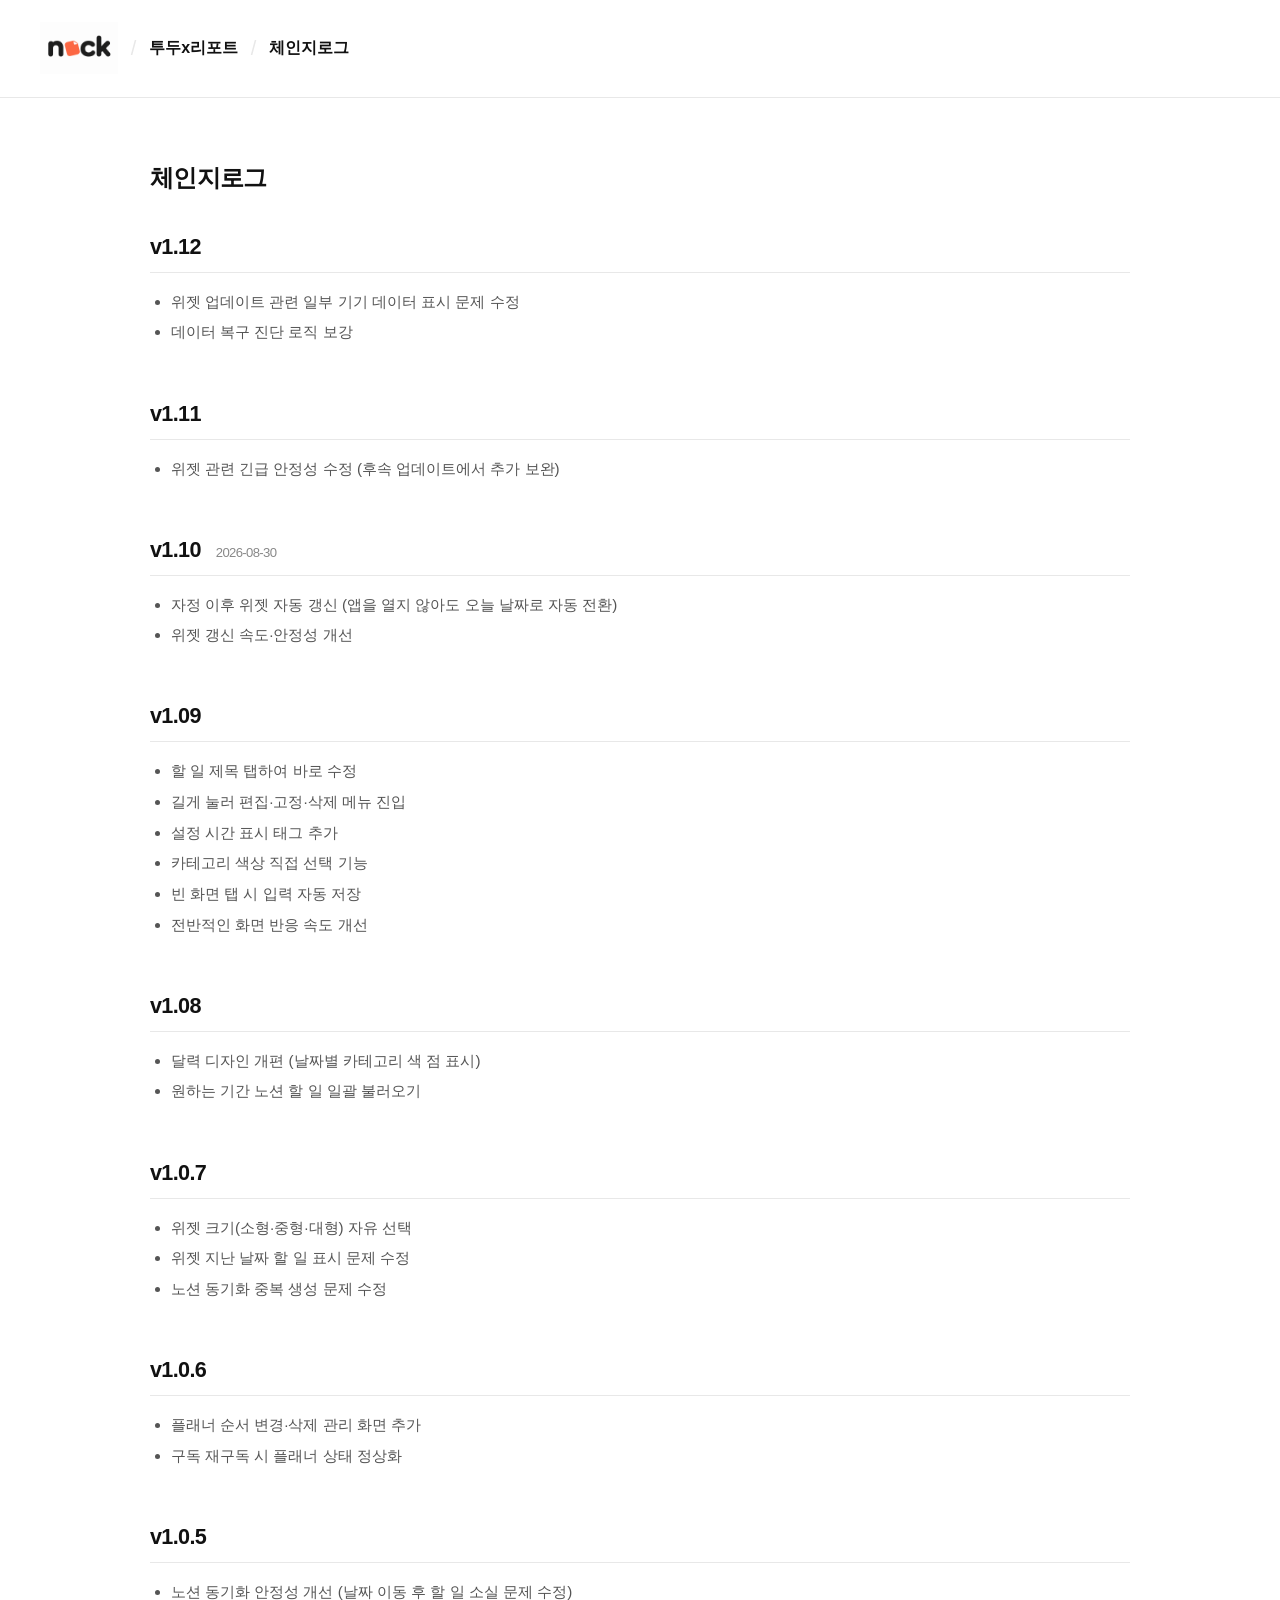
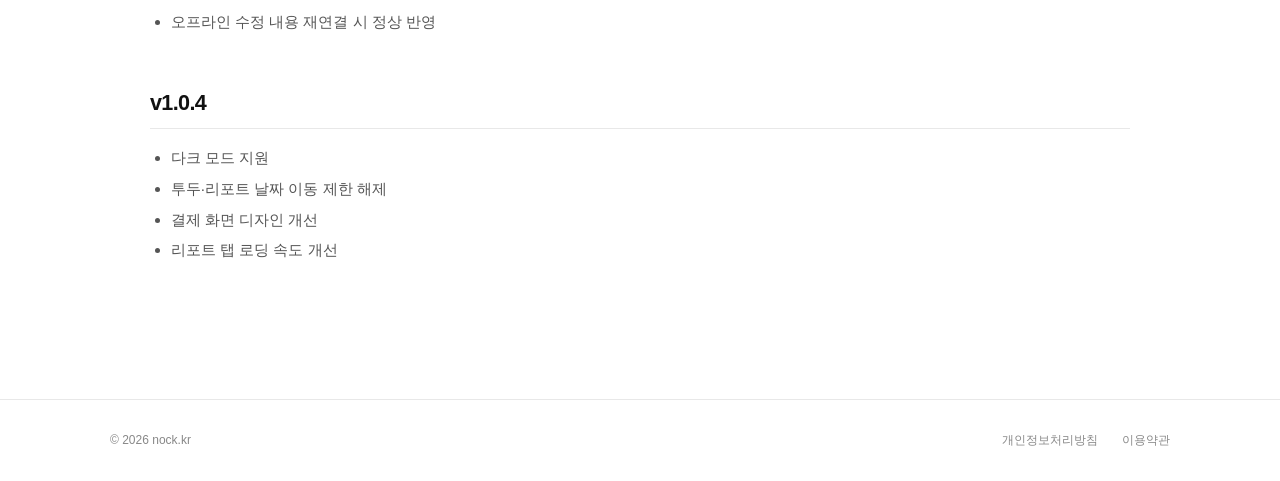
==== changelog/index.html @ 906a0cbd "feat: 투두x리포트 체인지로그 페이지 신설 (/changelog) 앱 설정 화면에 쌓이던 업데이트 내역을 사이트로 이전. v1.0.4~v1.12 전체 이력 포함.  Co-Aut" ====
<!DOCTYPE html>
<html lang="ko">
<head>
  <meta charset="UTF-8">
  <meta name="viewport" content="width=device-width, initial-scale=1.0">
  <title>체인지로그 — 투두x리포트</title>
  <meta name="description" content="투두x리포트 앱의 버전별 업데이트 내역을 확인하세요.">
  <link rel="icon" type="image/png" href="/appicon_s.png">
  <link href="https://hangeul.pstatic.net/hangeul_static/css/nanum-square-round.css" rel="stylesheet">
  <link rel="stylesheet" href="/todoreport/shared.css">
  <style>
    .version-date {
      font-size: var(--font-sm-plus);
      font-weight: 400;
      color: var(--gray);
      margin-left: 0.6rem;
    }
  </style>
<script defer src="/_vercel/insights/script.js"></script>
</head>
<body>

  <header>
    <div class="header-left">
      <a href="/" class="logo">
        <img src="/nock-logo-concept-4.png" alt="nock">
      </a>
      <span class="sep">/</span>
      <a href="/todoreport" class="page-name" style="text-decoration:none;color:inherit;">투두x리포트</a>
      <span class="sep">/</span>
      <span class="page-name">체인지로그</span>
    </div>
  </header>

  <main>
    <h1 class="page-title">체인지로그</h1>

    <div class="guide-content">

      <section>
        <h2>v1.12</h2>
        <ul>
          <li>위젯 업데이트 관련 일부 기기 데이터 표시 문제 수정</li>
          <li>데이터 복구 진단 로직 보강</li>
        </ul>
      </section>

      <section>
        <h2>v1.11</h2>
        <ul>
          <li>위젯 관련 긴급 안정성 수정 (후속 업데이트에서 추가 보완)</li>
        </ul>
      </section>

      <section>
        <h2>v1.10 <span class="version-date">2026-08-30</span></h2>
        <ul>
          <li>자정 이후 위젯 자동 갱신 (앱을 열지 않아도 오늘 날짜로 자동 전환)</li>
          <li>위젯 갱신 속도·안정성 개선</li>
        </ul>
      </section>

      <section>
        <h2>v1.09</h2>
        <ul>
          <li>할 일 제목 탭하여 바로 수정</li>
          <li>길게 눌러 편집·고정·삭제 메뉴 진입</li>
          <li>설정 시간 표시 태그 추가</li>
          <li>카테고리 색상 직접 선택 기능</li>
          <li>빈 화면 탭 시 입력 자동 저장</li>
          <li>전반적인 화면 반응 속도 개선</li>
        </ul>
      </section>

      <section>
        <h2>v1.08</h2>
        <ul>
          <li>달력 디자인 개편 (날짜별 카테고리 색 점 표시)</li>
          <li>원하는 기간 노션 할 일 일괄 불러오기</li>
        </ul>
      </section>

      <section>
        <h2>v1.0.7</h2>
        <ul>
          <li>위젯 크기(소형·중형·대형) 자유 선택</li>
          <li>위젯 지난 날짜 할 일 표시 문제 수정</li>
          <li>노션 동기화 중복 생성 문제 수정</li>
        </ul>
      </section>

      <section>
        <h2>v1.0.6</h2>
        <ul>
          <li>플래너 순서 변경·삭제 관리 화면 추가</li>
          <li>구독 재구독 시 플래너 상태 정상화</li>
        </ul>
      </section>

      <section>
        <h2>v1.0.5</h2>
        <ul>
          <li>노션 동기화 안정성 개선 (날짜 이동 후 할 일 소실 문제 수정)</li>
          <li>오프라인 수정 내용 재연결 시 정상 반영</li>
        </ul>
      </section>

      <section>
        <h2>v1.0.4</h2>
        <ul>
          <li>다크 모드 지원</li>
          <li>투두·리포트 날짜 이동 제한 해제</li>
          <li>결제 화면 디자인 개선</li>
          <li>리포트 탭 로딩 속도 개선</li>
        </ul>
      </section>

    </div>
  </main>

  <footer>
    <div class="footer-biz">
      <p><strong>노크</strong> &nbsp;|&nbsp; <strong>이메일</strong> <a href="mailto:nockcreator@gmail.com">nockcreator@gmail.com</a></p>
    </div>
    <div class="footer-bottom">
      <p>© 2026 nock.kr</p>
      <nav class="footer-links">
        <a href="/privacy">개인정보처리방침</a>
        <a href="/terms">이용약관</a>
      </nav>
    </div>
  </footer>

</body>
</html>
---- todoreport/shared.css ----
@import url('/shared/typography.css');

*, *::before, *::after { box-sizing: border-box; margin: 0; padding: 0; }

:root {
  --bg: #fff;
  --fg: #111;
  --accent: #FD6845;
  --accent-light: rgba(253, 104, 69, 0.12);
  --accent-muted: rgba(253, 104, 69, 0.08);
  --accent-soft: rgba(253, 104, 69, 0.07);
  --gray: #888;
  --border: #e8e8e8;
  --card-bg: #f5f5f5;
  --surface: #fafafa;
}

html { scroll-behavior: smooth; }

body {
  font-family: 'NanumSquareRound', -apple-system, sans-serif;
  background: var(--bg);
  color: var(--fg);
  min-height: 100vh;
  display: flex;
  flex-direction: column;
}

header {
  padding: 1.4rem 2.5rem;
  border-bottom: 1px solid var(--border);
  display: flex;
  align-items: center;
  justify-content: space-between;
  gap: 1rem;
  flex-wrap: wrap;
  background: var(--bg);
}

.header-left {
  display: flex;
  align-items: center;
  gap: 0.8rem;
}

.logo {
  text-decoration: none;
  display: flex;
  align-items: center;
}

.logo img {
  height: 52px;
  width: auto;
  display: block;
  mix-blend-mode: multiply;
}

.sep { color: var(--border); font-size: var(--font-sep); }

.page-name {
  font-size: var(--font-body-plus);
  color: var(--fg);
  font-weight: 700;
}

.header-nav {
  display: flex;
  gap: 0.4rem;
}

.header-nav a {
  font-size: var(--font-base);
  font-weight: 700;
  color: var(--gray);
  text-decoration: none;
  padding: 0.38rem 0.85rem;
  border-radius: 99px;
  transition: background-color 0.1s ease, color 0.1s ease;
  touch-action: manipulation;
  -webkit-tap-highlight-color: transparent;
}

.header-nav a:hover,
.header-nav a.active {
  background: var(--fg);
  color: #fff;
}

main {
  flex: 1;
  max-width: 1060px;
  margin: 0 auto;
  width: 100%;
  padding: 4rem 2.5rem 5rem;
}

/* ── Landing ── */
.hero { margin-bottom: 3rem; }

.hero-eyebrow {
  display: inline-flex;
  align-items: center;
  gap: 0.5rem;
  font-size: var(--font-sm-plus);
  font-weight: 700;
  letter-spacing: 0.04em;
  color: var(--accent);
  margin-bottom: 1.4rem;
}

.hero-eyebrow::before {
  content: '';
  display: inline-block;
  width: 6px;
  height: 6px;
  border-radius: 50%;
  background: var(--accent);
}

.hero-app {
  display: flex;
  align-items: center;
  gap: 1.2rem;
  margin-bottom: 2rem;
}

.hero-icon {
  width: 72px;
  height: 72px;
  border-radius: 18px;
  object-fit: contain;
}

.hero h1 {
  font-size: var(--font-hero);
  font-weight: 800;
  letter-spacing: -0.04em;
  line-height: 1.2;
  margin-bottom: 0.3rem;
  color: var(--fg);
}

.hero-sub {
  font-size: var(--font-base);
  color: var(--gray);
  font-weight: 600;
}

.notion-badge {
  display: inline-flex;
  align-items: center;
  gap: 0.45rem;
  background: var(--card-bg);
  border: 1px solid #e0e0e0;
  border-radius: 8px;
  padding: 0.45rem 0.8rem;
  font-size: var(--font-sm);
  font-weight: 700;
  color: #444;
}

.hero-meta {
  display: flex;
  flex-wrap: wrap;
  align-items: center;
  gap: 0.65rem;
  margin-bottom: 2rem;
}

.notion-badge svg { width: 14px; height: 14px; stroke-width: 1.5; }

.hero-desc {
  font-size: var(--font-content-body);
  color: #6a6a6a;
  line-height: 1.8;
  max-width: 520px;
  margin-bottom: 2rem;
}

.text-note {
  margin-top: 1rem;
  font-size: var(--font-sm-plus);
  color: var(--gray);
}

.hero-badges {
  display: flex;
  flex-wrap: wrap;
  gap: 0.5rem;
  margin-bottom: 2rem;
}

.pill {
  display: inline-flex;
  align-items: center;
  gap: 0.35rem;
  font-size: var(--font-2xs);
  font-weight: 700;
  padding: 0.35rem 0.75rem;
  border-radius: 99px;
  background: var(--card-bg);
  color: #555;
}

.pill--accent {
  background: var(--accent-light);
  color: var(--accent);
}

.hero-actions {
  display: flex;
  flex-wrap: wrap;
  gap: 0.75rem;
  margin-bottom: 3rem;
}

.cta-btn {
  display: inline-flex;
  align-items: center;
  gap: 0.5rem;
  background: var(--fg);
  color: #fff;
  font-family: inherit;
  font-size: var(--font-base-sm);
  font-weight: 700;
  padding: 0.85rem 1.8rem;
  border-radius: 99px;
  text-decoration: none;
  transition: opacity 0.15s, transform 0.15s;
}

.cta-btn:hover { opacity: 0.88; transform: translateY(-1px); }

.cta-btn--compact {
  font-size: var(--font-sm);
  padding: 0.45rem 0.95rem;
}

.cta-btn--compact svg {
  width: 14px;
  height: 14px;
}

.cta-btn--outline {
  background: transparent;
  color: var(--fg);
  border: 1.5px solid var(--fg);
}

.cta-btn--outline:hover { background: var(--card-bg); }

.cta-btn svg {
  width: 16px;
  height: 16px;
  fill: none;
  stroke: currentColor;
  stroke-width: 2.2;
  stroke-linecap: round;
  stroke-linejoin: round;
  color: #fff;
}

.cta-btn--outline svg {
  color: var(--fg);
}

.coming-soon {
  background: var(--surface);
  border: 1px dashed var(--border);
  border-radius: 20px;
  padding: 3rem 2rem;
  text-align: center;
}

.coming-soon p {
  font-size: var(--font-md-plus);
  color: var(--gray);
  font-weight: 600;
}

/* ── Guide ── */
.page-title {
  font-size: var(--font-content-title);
  font-weight: 800;
  letter-spacing: -0.03em;
  margin-bottom: 2.5rem;
  color: var(--fg);
}

.guide-layout {
  display: grid;
  grid-template-columns: 220px 1fr;
  gap: 3rem;
  align-items: start;
}

.guide-nav {
  position: sticky;
  top: 1.5rem;
}

.guide-nav-title {
  font-size: var(--font-sm);
  font-weight: 700;
  letter-spacing: 0.14em;
  text-transform: uppercase;
  color: var(--gray);
  margin: 0 0 1rem;
}

.guide-nav-head {
  display: flex;
  align-items: center;
  justify-content: space-between;
  gap: 0.75rem;
  margin-bottom: 1rem;
}

.guide-nav-close,
.guide-toc-drawer,
.guide-top-btn,
.guide-nav-backdrop {
  display: block;
}

.guide-nav-close[hidden],
.guide-toc-drawer[hidden],
.guide-top-btn[hidden],
.guide-nav-backdrop[hidden] {
  display: none !important;
}

.guide-nav-close {
  display: none;
  width: 32px;
  height: 32px;
  border: none;
  border-radius: 8px;
  background: var(--card-bg);
  color: var(--gray);
  font-size: var(--font-body-plus);
  line-height: 1;
  cursor: pointer;
}

.guide-toc-drawer {
  display: none;
}

.guide-top-btn {
  position: fixed;
  right: 1.25rem;
  bottom: 1.25rem;
  z-index: 40;
  width: 52px;
  height: 52px;
  border: 1px solid var(--border);
  border-radius: 50%;
  padding: 0;
  background: rgba(255, 255, 255, 0.96);
  backdrop-filter: blur(10px);
  -webkit-backdrop-filter: blur(10px);
  box-shadow: 0 4px 18px rgba(0, 0, 0, 0.1);
  color: var(--fg);
  cursor: pointer;
  display: flex;
  align-items: center;
  justify-content: center;
  -webkit-tap-highlight-color: transparent;
}

.guide-top-btn svg {
  width: 22px;
  height: 22px;
}

.guide-nav-sheet {
  display: none;
}

.guide-nav-sheet ul {
  list-style: none;
  display: flex;
  flex-direction: column;
  gap: 0.15rem;
}

.guide-nav-sheet a {
  display: block;
  font-size: var(--font-content-caption);
  font-weight: 600;
  color: #666;
  text-decoration: none;
  padding: 0.5rem 0.75rem;
  border-radius: 8px;
  transition: background 0.12s, color 0.12s;
}

.guide-nav-sheet a:hover,
.guide-nav-sheet a.active {
  background: var(--accent-muted);
  color: var(--accent);
  font-weight: 700;
}

.guide-nav-backdrop {
  position: fixed;
  inset: 0;
  z-index: 90;
  background: rgba(0, 0, 0, 0.35);
}

body.guide-nav-open {
  overflow: hidden;
}

.guide-nav ul {
  list-style: none;
  display: flex;
  flex-direction: column;
  gap: 0.15rem;
}

.guide-nav a {
  display: block;
  font-size: var(--font-content-caption);
  font-weight: 600;
  color: #666;
  text-decoration: none;
  padding: 0.5rem 0.75rem;
  border-radius: 8px;
  transition: background 0.12s, color 0.12s;
}

.guide-nav a:hover,
.guide-nav a.active {
  background: var(--accent-muted);
  color: var(--accent);
  font-weight: 700;
}

.guide-content section {
  margin-bottom: 3.5rem;
  scroll-margin-top: 1.5rem;
}

.guide-content h2 {
  font-size: var(--font-content-h2);
  font-weight: 800;
  letter-spacing: -0.03em;
  margin-bottom: 1rem;
  padding-bottom: 0.75rem;
  border-bottom: 1px solid var(--border);
}

.guide-content h3 {
  font-size: var(--font-content-h3);
  font-weight: 800;
  color: var(--fg);
  margin: 1.6rem 0 0.7rem;
}

.guide-content p {
  font-size: var(--font-content-body);
  color: #555;
  line-height: 1.75;
  margin-bottom: 0.9rem;
}

.guide-content ul,
.guide-content ol {
  padding-left: 1.3rem;
  margin-bottom: 1rem;
}

.guide-content li {
  font-size: var(--font-content-list);
  color: #555;
  line-height: 1.65;
  margin-bottom: 0.35rem;
}

.guide-content a {
  color: var(--accent);
  text-decoration: none;
}

.guide-content a:hover { text-decoration: underline; }

.guide-content table {
  font-size: var(--font-content-caption);
}

.tip-box {
  background: var(--accent-soft);
  border-radius: 12px;
  padding: 1rem 1.2rem;
  margin: 1rem 0;
  font-size: var(--font-content-caption);
  color: #555;
  line-height: 1.65;
}

.tip-box strong { color: var(--accent); }

.feature-grid {
  display: grid;
  grid-template-columns: repeat(auto-fill, minmax(220px, 1fr));
  gap: 0.9rem;
  margin: 1.2rem 0;
}

.feature-card {
  background: var(--card-bg);
  border-radius: 16px;
  padding: 1.3rem;
}

.feature-card svg {
  width: 22px;
  height: 22px;
  color: var(--fg);
  margin-bottom: 0.7rem;
  stroke-width: 1.6;
}

.feature-card p {
  font-size: var(--font-md-sm);
  font-weight: 700;
  color: var(--fg);
  margin-bottom: 0.35rem;
}

.feature-card span {
  font-size: var(--font-md);
  color: #777;
  line-height: 1.55;
}

table {
  width: 100%;
  border-collapse: collapse;
  font-size: var(--font-md-sm);
  margin: 1rem 0;
}

th {
  background: var(--card-bg);
  color: var(--gray);
  font-weight: 700;
  padding: 0.65rem 0.9rem;
  text-align: left;
  border-bottom: 1px solid var(--border);
}

td {
  padding: 0.65rem 0.9rem;
  border-bottom: 1px solid var(--border);
  color: #555;
  vertical-align: top;
}

.flow-steps {
  display: flex;
  flex-direction: column;
  gap: 0.75rem;
  margin: 1rem 0;
}

.flow-step {
  display: flex;
  align-items: flex-start;
  gap: 0.9rem;
  background: var(--card-bg);
  border-radius: 14px;
  padding: 1rem 1.1rem;
}

.flow-step-icon {
  flex-shrink: 0;
  width: 18px;
  margin-top: 0.35rem;
  color: var(--fg);
  display: flex;
  align-items: center;
  justify-content: center;
}

.flow-step-icon svg {
  width: 8px;
  height: 8px;
}

.flow-step-body {
  flex: 1;
  min-width: 0;
}

.flow-step p {
  margin: 0;
  font-size: var(--font-content-caption);
  font-weight: 400;
  color: #555;
  line-height: 1.65;
}

.flow-step p strong {
  font-weight: 700;
  color: var(--fg);
}

.flow-step-note {
  margin-top: 0.55rem;
  font-size: var(--font-md-plus);
  font-weight: 400;
  color: #888;
  line-height: 1.6;
}

.pricing-cards {
  display: flex;
  flex-wrap: wrap;
  gap: 1rem;
  margin-top: 1rem;
}

.pricing-card {
  flex: 1 1 240px;
  background: var(--card-bg);
  border-radius: 20px;
  padding: 1.8rem;
}

.pricing-card.featured {
  background: var(--fg);
  color: #fff;
}

.plan-name {
  font-size: var(--font-2xs);
  font-weight: 700;
  letter-spacing: 0.1em;
  text-transform: uppercase;
  color: var(--gray);
  margin-bottom: 1rem;
}

.pricing-card.featured .plan-name { color: rgba(255,255,255,0.55); }

.plan-price {
  font-size: var(--font-price);
  font-weight: 800;
  letter-spacing: -0.04em;
  margin-bottom: 0.2rem;
}

.plan-period {
  font-size: var(--font-sm);
  color: var(--gray);
  margin-bottom: 1.2rem;
}

.pricing-card.featured .plan-period { color: rgba(255,255,255,0.55); }

.plan-features {
  list-style: none;
  padding: 0;
  display: flex;
  flex-direction: column;
  gap: 0.5rem;
}

.plan-features li {
  font-size: var(--font-md);
  color: #555;
  display: flex;
  align-items: flex-start;
  gap: 0.5rem;
}

.pricing-card.featured .plan-features li { color: rgba(255,255,255,0.85); }

.plan-features li::before {
  content: '✓';
  font-weight: 800;
  color: var(--accent);
  flex-shrink: 0;
}

.pricing-card.featured .plan-features li::before { color: #fff; }

/* ── FAQ ── */
.faq-list {
  display: flex;
  flex-direction: column;
  gap: 0.75rem;
}

.faq-item {
  border: 1px solid var(--border);
  border-radius: 14px;
  overflow: hidden;
}

.faq-item summary {
  font-size: var(--font-content-caption);
  font-weight: 700;
  color: var(--fg);
  padding: 1.1rem 1.3rem;
  cursor: pointer;
  list-style: none;
  display: flex;
  align-items: center;
  justify-content: space-between;
  gap: 1rem;
  transition: background 0.12s;
}

.faq-item summary::-webkit-details-marker { display: none; }

.faq-item summary::after {
  content: '+';
  font-size: var(--font-toggle);
  font-weight: 400;
  color: var(--accent);
  flex-shrink: 0;
}

.faq-item[open] summary::after { content: '−'; }

.faq-item summary:hover { background: var(--surface); }

.faq-answer {
  padding: 0 1.3rem 1.2rem;
  font-size: var(--font-content-body);
  color: #555;
  line-height: 1.75;
}

.faq-answer p { margin-bottom: 0.6rem; }
.faq-answer p:last-child { margin-bottom: 0; }

.faq-answer a {
  color: var(--accent);
  text-decoration: none;
}

.faq-answer a:hover { text-decoration: underline; }

/* ── Support ── */
.support-intro {
  font-size: var(--font-content-body);
  color: #666;
  line-height: 1.7;
  margin: -0.5rem 0 1.8rem;
  max-width: 560px;
}

.support-grid {
  display: grid;
  grid-template-columns: repeat(auto-fill, minmax(min(100%, 15rem), 1fr));
  gap: 0.75rem;
  margin-bottom: 2.5rem;
  align-items: stretch;
}

.support-card {
  display: flex;
  align-items: flex-start;
  gap: 1rem;
  height: 100%;
  padding: 1.15rem 1.2rem;
  background: var(--surface);
  border: 1px solid var(--border);
  border-radius: 14px;
  text-decoration: none;
  color: inherit;
  transition: background 0.12s, border-color 0.12s;
}

a.support-card:hover {
  background: var(--card-bg);
  border-color: #ddd;
}

.support-card--static {
  cursor: default;
}

.support-card-icon {
  flex-shrink: 0;
  width: 36px;
  height: 36px;
  border-radius: 10px;
  background: var(--card-bg);
  display: flex;
  align-items: center;
  justify-content: center;
  color: var(--fg);
}

.support-card-icon svg {
  width: 18px;
  height: 18px;
  stroke-width: 2;
}

.support-card-body {
  flex: 1;
  min-width: 0;
  display: flex;
  flex-direction: column;
  gap: 0.3rem;
}

.support-card-body strong {
  font-size: var(--font-content-caption);
  font-weight: 800;
  color: var(--fg);
}

.support-card-body span {
  font-size: var(--font-content-body);
  color: #666;
  line-height: 1.6;
}

.support-card-body a {
  color: var(--accent);
  text-decoration: none;
}

.support-card-body a:hover { text-decoration: underline; }

.support-card-arrow {
  flex-shrink: 0;
  width: 18px;
  height: 18px;
  margin-top: 0.15rem;
  color: var(--gray);
  stroke-width: 2;
}

.support-biz {
  padding: 1.4rem 1.2rem;
  background: var(--card-bg);
  border-radius: 14px;
}

.support-biz h2 {
  font-size: var(--font-sm-plus);
  font-weight: 800;
  color: var(--gray);
  letter-spacing: 0.08em;
  text-transform: uppercase;
  margin-bottom: 0.8rem;
}

.support-biz p {
  font-size: var(--font-md-sm);
  color: #666;
  line-height: 1.7;
  margin-bottom: 0.35rem;
}

.support-biz p:last-child { margin-bottom: 0; }

/* ── Footer ── */
footer {
  border-top: 1px solid var(--border);
  padding: 2rem 2.5rem;
}

.footer-biz {
  display: none;
}

.footer-bottom {
  max-width: 1060px;
  margin: 0 auto;
  display: flex;
  justify-content: space-between;
  align-items: center;
  flex-wrap: wrap;
  gap: 0.8rem;
}

.footer-bottom p { font-size: var(--font-xs); color: var(--gray); }

.footer-links { display: flex; gap: 1.5rem; }

.footer-links a {
  font-size: var(--font-xs);
  color: var(--gray);
  text-decoration: none;
  transition: color 0.15s;
}

.footer-links a:hover { color: var(--fg); }

@media (max-width: 820px) {
  .guide-layout { grid-template-columns: 1fr; gap: 2rem; }

  .guide-nav {
    position: static;
    background: var(--surface);
    border-radius: 16px;
    padding: 1.2rem;
    border: 1px solid var(--border);
  }

  .guide-nav ul {
    display: grid;
    grid-template-columns: repeat(2, 1fr);
    gap: 0.25rem;
  }

  .guide-toc-drawer {
    display: block;
    position: fixed;
    right: 0;
    top: 50%;
    z-index: 100;
    transform: translateY(-50%);
    pointer-events: none;
    --guide-drawer-bg: rgba(255, 255, 255, 0.96);
    --guide-handle-bg: rgba(255, 255, 255, 0.72);
  }

  .guide-toc-drawer-track {
    display: flex;
    align-items: stretch;
    pointer-events: auto;
    transform: translateX(calc(100% - 40px));
    transition: transform 0.32s cubic-bezier(0.32, 0.72, 0, 1);
    will-change: transform;
  }

  .guide-toc-handle {
    flex-shrink: 0;
    width: 40px;
    align-self: center;
    min-height: 84px;
    padding: 0.65rem 0;
    border: 1px solid var(--border);
    border-right: none;
    border-radius: 14px 0 0 14px;
    background: var(--guide-handle-bg);
    backdrop-filter: blur(12px);
    -webkit-backdrop-filter: blur(12px);
    color: var(--fg);
    cursor: grab;
    touch-action: none;
    -webkit-tap-highlight-color: transparent;
    box-shadow: -4px 0 16px rgba(0, 0, 0, 0.08);
  }

  .guide-toc-handle:active {
    cursor: grabbing;
  }

  .guide-toc-handle-inner {
    display: flex;
    flex-direction: column;
    align-items: center;
    justify-content: center;
    gap: 0.45rem;
    width: 100%;
  }

  .guide-toc-handle-menu {
    width: 16px;
    height: 16px;
  }

  .guide-toc-handle-text {
    font-size: var(--font-handle-label);
    font-weight: 700;
    letter-spacing: 0.1em;
    writing-mode: vertical-rl;
  }

  .guide-nav-sheet {
    display: block;
    position: static;
    width: min(268px, 74vw);
    height: auto;
    margin: 0;
    padding: 1rem 0.9rem;
    background: var(--guide-drawer-bg);
    border: 1px solid var(--border);
    border-right: none;
    border-radius: 16px 0 0 16px;
    box-shadow: -8px 0 28px rgba(0, 0, 0, 0.1);
    flex-shrink: 0;
    align-self: center;
  }

  .guide-nav-close {
    display: inline-flex;
    align-items: center;
    justify-content: center;
  }

  .guide-nav-sheet ul {
    overflow-y: auto;
    max-height: min(70vh, 520px);
  }

  .guide-content section {
    scroll-margin-top: 1.5rem;
  }
}

@media (max-width: 600px) {
  header, main, footer { padding-left: 1.5rem; padding-right: 1.5rem; }
  main { padding-top: 3rem; }
  .guide-nav ul { grid-template-columns: 1fr; }
  .header-nav a { font-size: var(--font-sm-plus); padding: 0.38rem 0.75rem; }
}
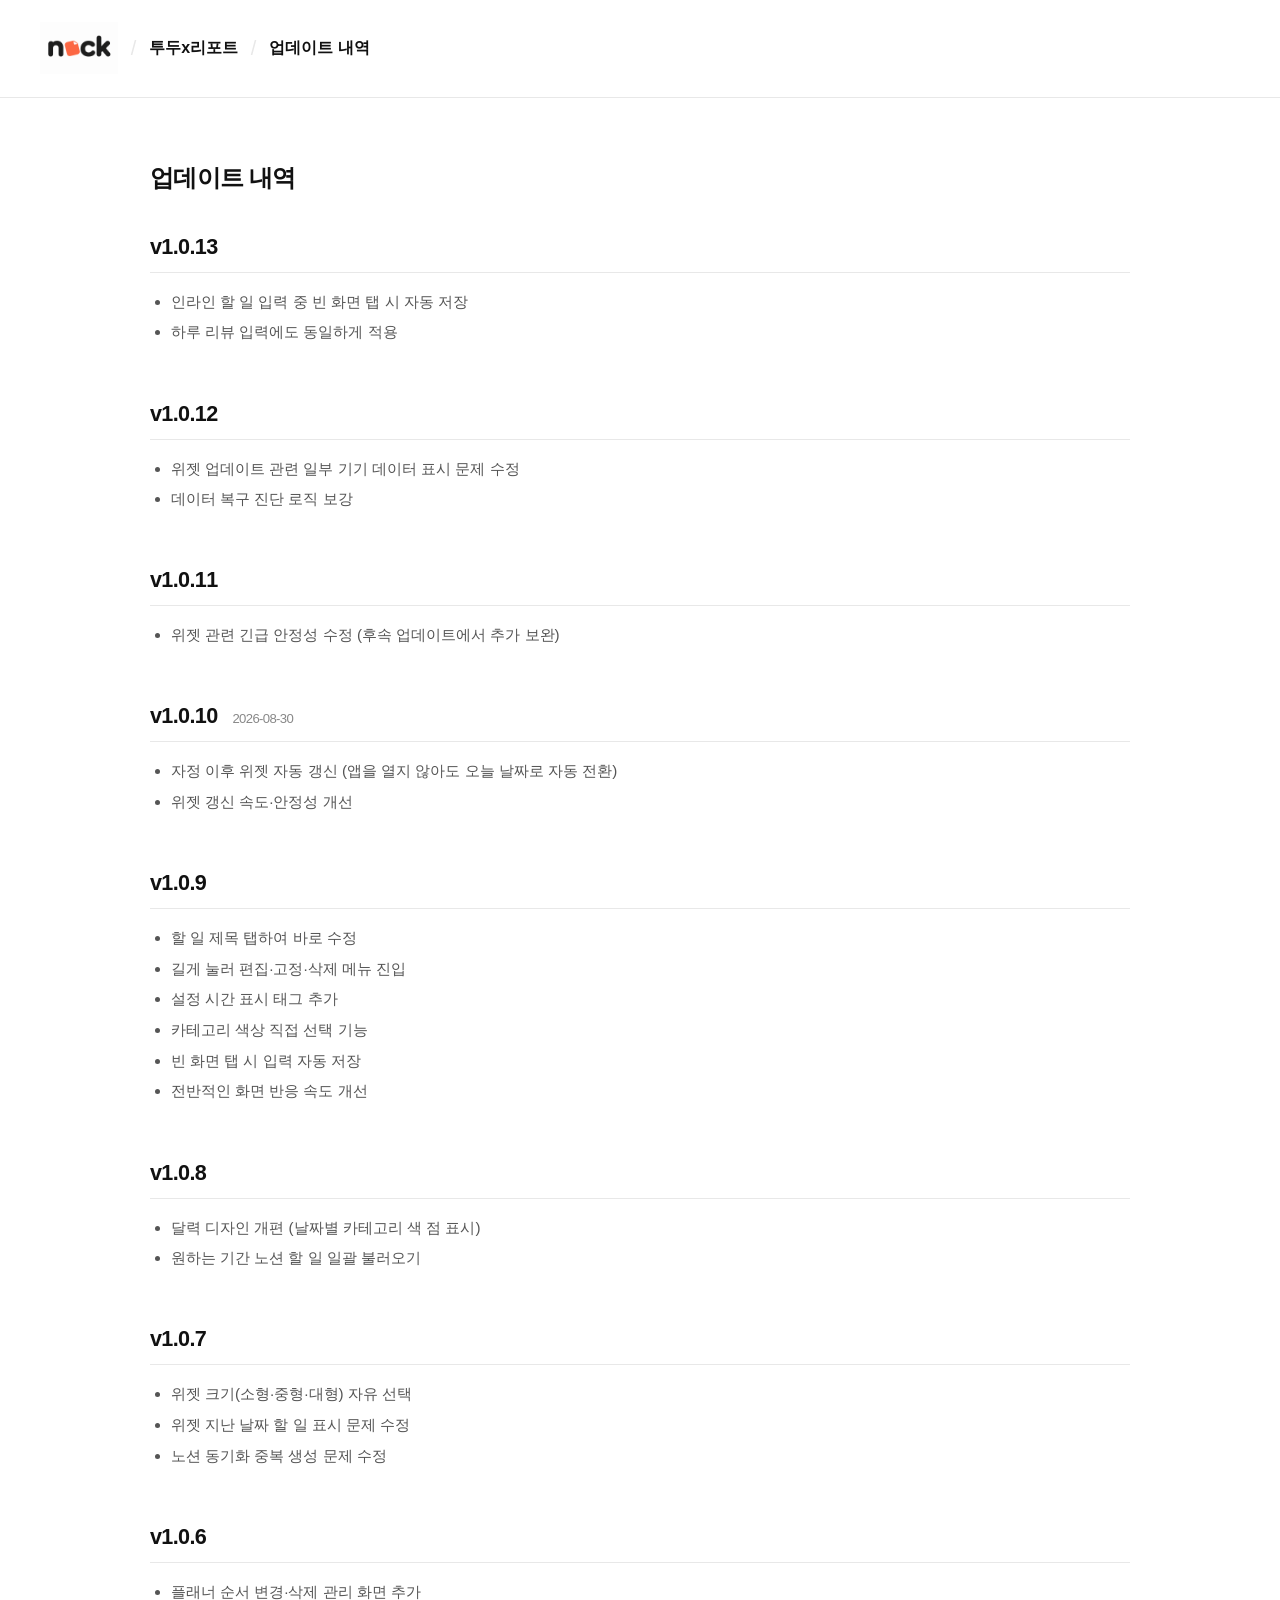
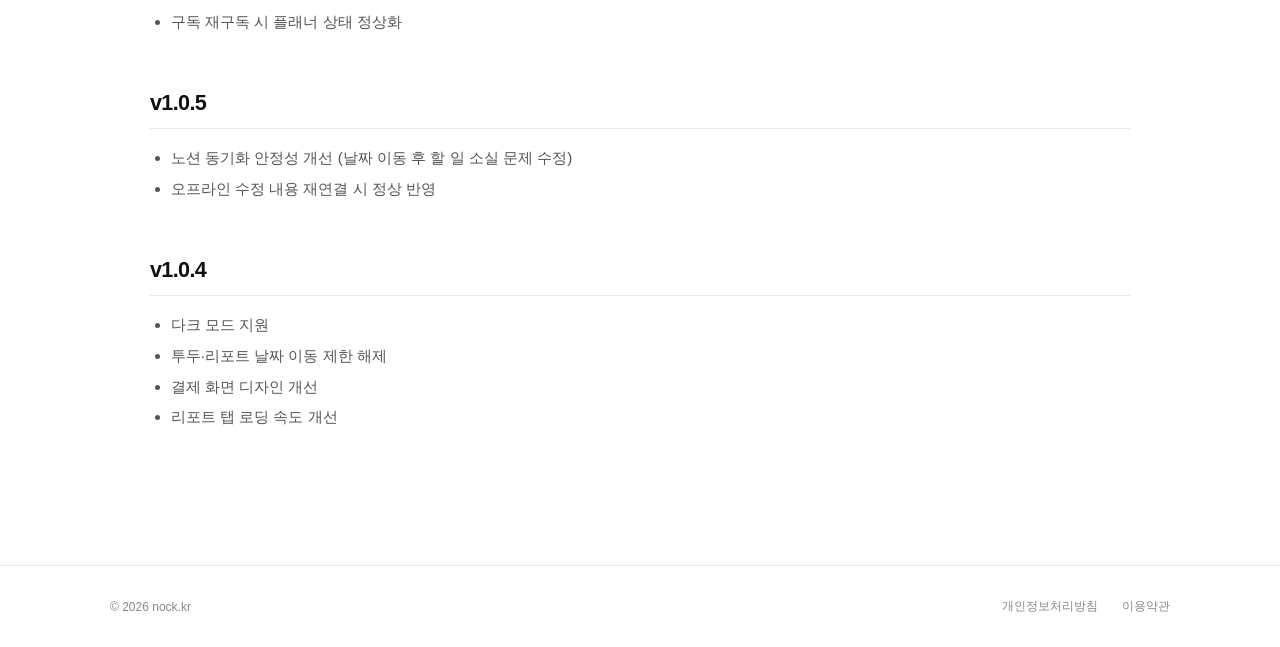
==== commit b83b3e68: "fix: 업데이트 내역 버전 표기 통일 및 v1.0.13 추가 과거 v1.08~v1.12 표기를 v1.0.8~v1.0.12로 통일(실제 배포 버전은 변경 없음, 표시 형식만 수정)" ====
--- a/changelog/index.html
+++ b/changelog/index.html
@@ -3,7 +3,7 @@
 <head>
   <meta charset="UTF-8">
   <meta name="viewport" content="width=device-width, initial-scale=1.0">
-  <title>체인지로그 — 투두x리포트</title>
+  <title>업데이트 내역 — 투두x리포트</title>
   <meta name="description" content="투두x리포트 앱의 버전별 업데이트 내역을 확인하세요.">
   <link rel="icon" type="image/png" href="/appicon_s.png">
   <link href="https://hangeul.pstatic.net/hangeul_static/css/nanum-square-round.css" rel="stylesheet">
@@ -28,17 +28,25 @@
       <span class="sep">/</span>
       <a href="/todoreport" class="page-name" style="text-decoration:none;color:inherit;">투두x리포트</a>
       <span class="sep">/</span>
-      <span class="page-name">체인지로그</span>
+      <span class="page-name">업데이트 내역</span>
     </div>
   </header>
 
   <main>
-    <h1 class="page-title">체인지로그</h1>
+    <h1 class="page-title">업데이트 내역</h1>
 
     <div class="guide-content">
 
       <section>
-        <h2>v1.12</h2>
+        <h2>v1.0.13</h2>
+        <ul>
+          <li>인라인 할 일 입력 중 빈 화면 탭 시 자동 저장</li>
+          <li>하루 리뷰 입력에도 동일하게 적용</li>
+        </ul>
+      </section>
+
+      <section>
+        <h2>v1.0.12</h2>
         <ul>
           <li>위젯 업데이트 관련 일부 기기 데이터 표시 문제 수정</li>
           <li>데이터 복구 진단 로직 보강</li>
@@ -46,14 +54,14 @@
       </section>
 
       <section>
-        <h2>v1.11</h2>
+        <h2>v1.0.11</h2>
         <ul>
           <li>위젯 관련 긴급 안정성 수정 (후속 업데이트에서 추가 보완)</li>
         </ul>
       </section>
 
       <section>
-        <h2>v1.10 <span class="version-date">2026-08-30</span></h2>
+        <h2>v1.0.10 <span class="version-date">2026-08-30</span></h2>
         <ul>
           <li>자정 이후 위젯 자동 갱신 (앱을 열지 않아도 오늘 날짜로 자동 전환)</li>
           <li>위젯 갱신 속도·안정성 개선</li>
@@ -61,7 +69,7 @@
       </section>
 
       <section>
-        <h2>v1.09</h2>
+        <h2>v1.0.9</h2>
         <ul>
           <li>할 일 제목 탭하여 바로 수정</li>
           <li>길게 눌러 편집·고정·삭제 메뉴 진입</li>
@@ -73,7 +81,7 @@
       </section>
 
       <section>
-        <h2>v1.08</h2>
+        <h2>v1.0.8</h2>
         <ul>
           <li>달력 디자인 개편 (날짜별 카테고리 색 점 표시)</li>
           <li>원하는 기간 노션 할 일 일괄 불러오기</li>
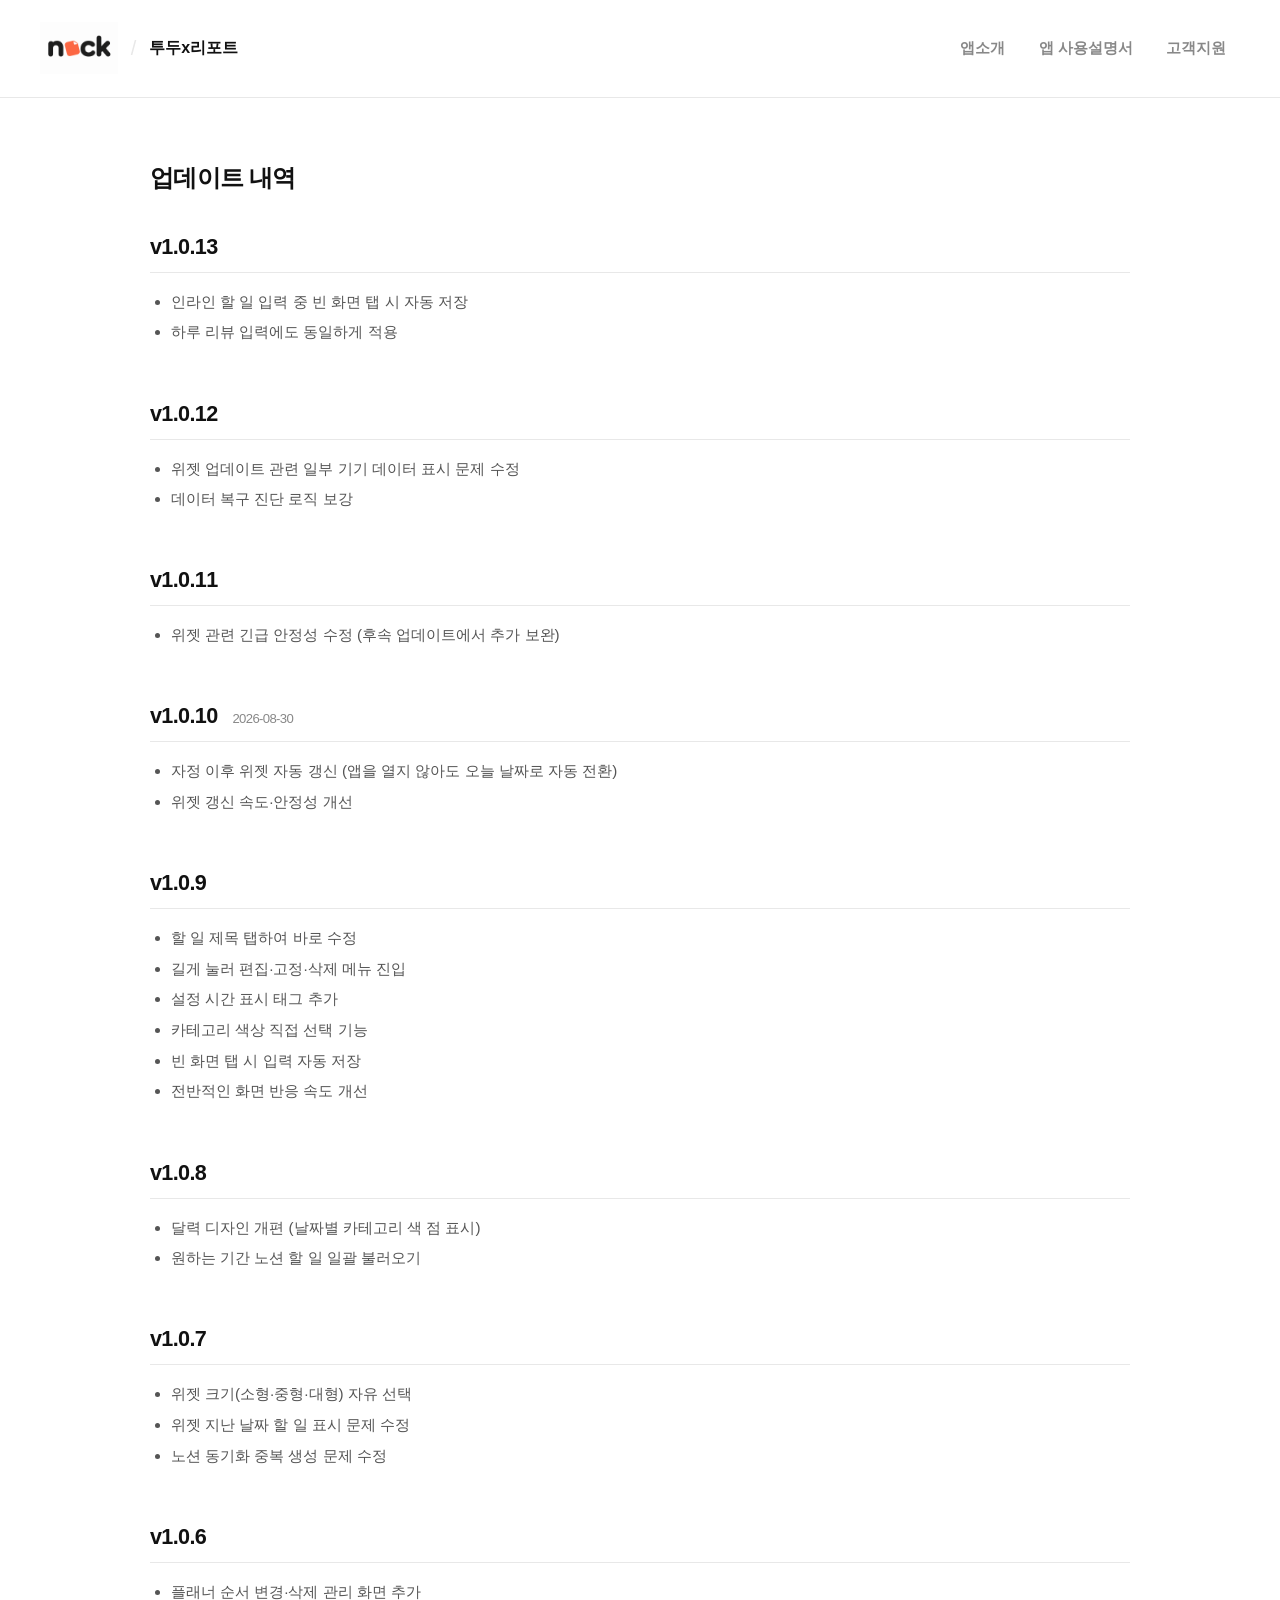
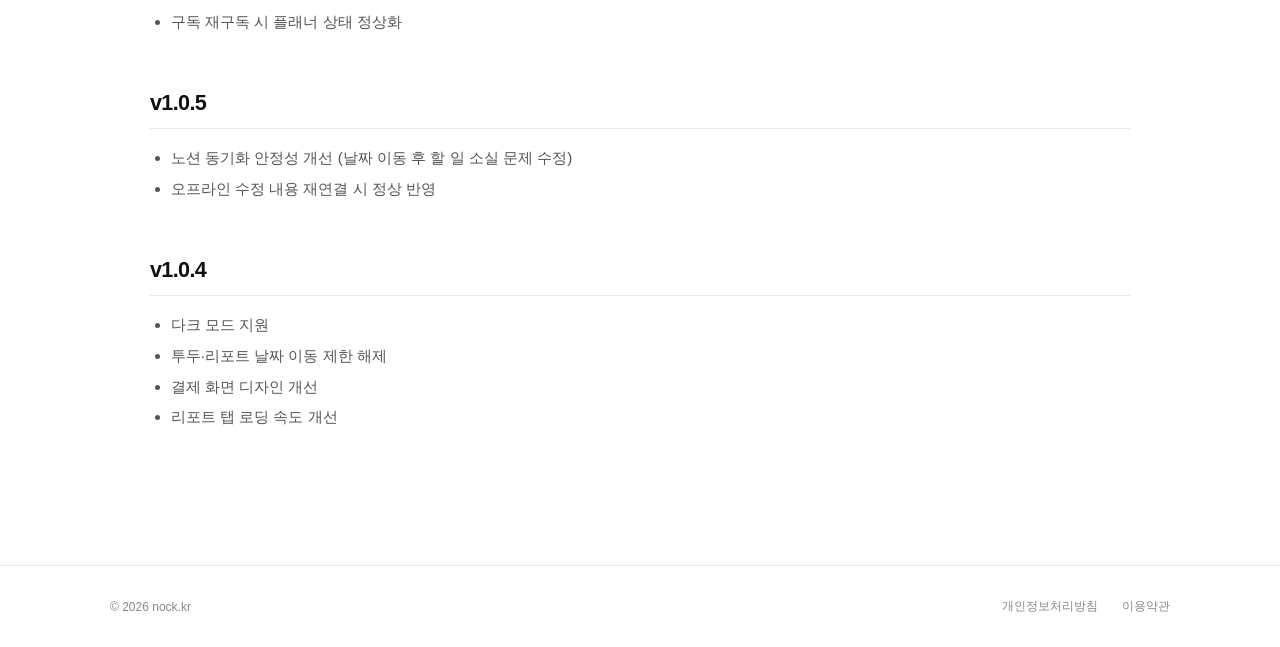
==== commit eeb8119c: "fix: 업데이트 내역 헤더를 다른 하위 페이지와 동일하게 정리 브레드크럼 3단계(로고/투두x리포트/업데이트 내역)를 다른 페이지와 같은 2단계로 줄이고, 앱소개/사용설명서/고객지" ====
--- a/changelog/index.html
+++ b/changelog/index.html
@@ -15,6 +15,23 @@
       color: var(--gray);
       margin-left: 0.6rem;
     }
+
+    @media (max-width: 480px) {
+      .guide-content h2 {
+        display: flex;
+        flex-direction: column;
+        align-items: flex-start;
+        gap: 0.2rem;
+      }
+
+      .version-date {
+        margin-left: 0;
+      }
+
+      .guide-content section {
+        margin-bottom: 2.4rem;
+      }
+    }
   </style>
 <script defer src="/_vercel/insights/script.js"></script>
 </head>
@@ -27,9 +44,12 @@
       </a>
       <span class="sep">/</span>
       <a href="/todoreport" class="page-name" style="text-decoration:none;color:inherit;">투두x리포트</a>
-      <span class="sep">/</span>
-      <span class="page-name">업데이트 내역</span>
     </div>
+    <nav class="header-nav" aria-label="페이지 메뉴">
+      <a href="/todoreport">앱소개</a>
+      <a href="/todoreport/guide">앱 사용설명서</a>
+      <a href="/todoreport/support">고객지원</a>
+    </nav>
   </header>
 
   <main>
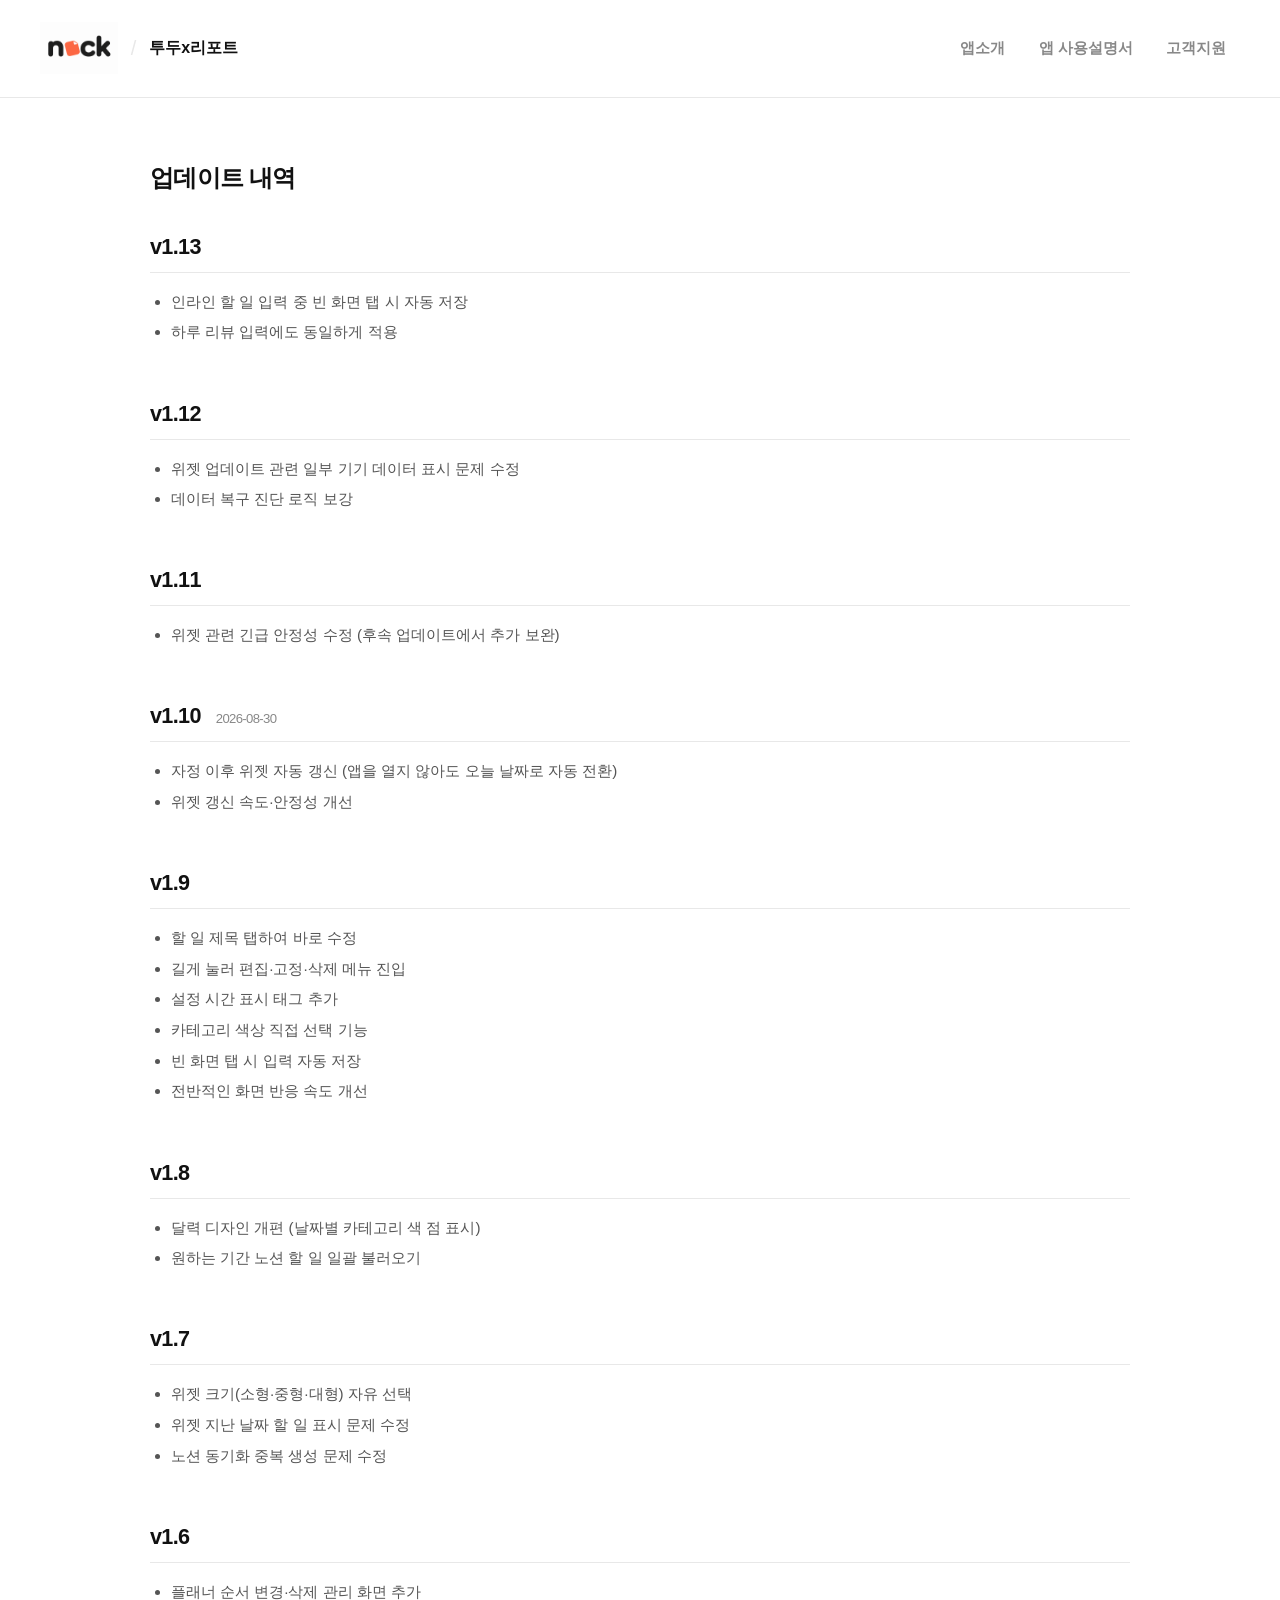
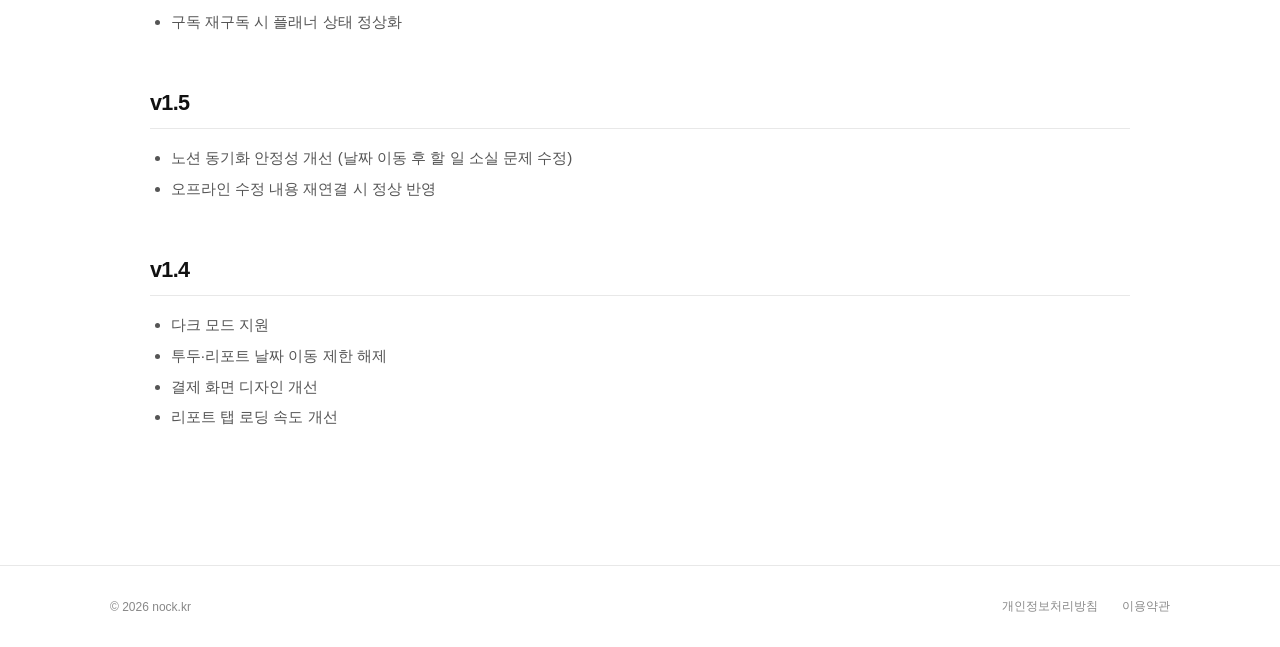
==== commit a02fdb62: "fix: 버전 표기를 앱스토어커넥트 제출 형식(소숫점 1개)으로 수정 v1.0.4~v1.0.13 → v1.4~v1.13. 실제 App Store Connect 제출 버전 문자열과 " ====
--- a/changelog/index.html
+++ b/changelog/index.html
@@ -58,7 +58,7 @@
     <div class="guide-content">
 
       <section>
-        <h2>v1.0.13</h2>
+        <h2>v1.13</h2>
         <ul>
           <li>인라인 할 일 입력 중 빈 화면 탭 시 자동 저장</li>
           <li>하루 리뷰 입력에도 동일하게 적용</li>
@@ -66,7 +66,7 @@
       </section>
 
       <section>
-        <h2>v1.0.12</h2>
+        <h2>v1.12</h2>
         <ul>
           <li>위젯 업데이트 관련 일부 기기 데이터 표시 문제 수정</li>
           <li>데이터 복구 진단 로직 보강</li>
@@ -74,14 +74,14 @@
       </section>
 
       <section>
-        <h2>v1.0.11</h2>
+        <h2>v1.11</h2>
         <ul>
           <li>위젯 관련 긴급 안정성 수정 (후속 업데이트에서 추가 보완)</li>
         </ul>
       </section>
 
       <section>
-        <h2>v1.0.10 <span class="version-date">2026-08-30</span></h2>
+        <h2>v1.10 <span class="version-date">2026-08-30</span></h2>
         <ul>
           <li>자정 이후 위젯 자동 갱신 (앱을 열지 않아도 오늘 날짜로 자동 전환)</li>
           <li>위젯 갱신 속도·안정성 개선</li>
@@ -89,7 +89,7 @@
       </section>
 
       <section>
-        <h2>v1.0.9</h2>
+        <h2>v1.9</h2>
         <ul>
           <li>할 일 제목 탭하여 바로 수정</li>
           <li>길게 눌러 편집·고정·삭제 메뉴 진입</li>
@@ -101,7 +101,7 @@
       </section>
 
       <section>
-        <h2>v1.0.8</h2>
+        <h2>v1.8</h2>
         <ul>
           <li>달력 디자인 개편 (날짜별 카테고리 색 점 표시)</li>
           <li>원하는 기간 노션 할 일 일괄 불러오기</li>
@@ -109,7 +109,7 @@
       </section>
 
       <section>
-        <h2>v1.0.7</h2>
+        <h2>v1.7</h2>
         <ul>
           <li>위젯 크기(소형·중형·대형) 자유 선택</li>
           <li>위젯 지난 날짜 할 일 표시 문제 수정</li>
@@ -118,7 +118,7 @@
       </section>
 
       <section>
-        <h2>v1.0.6</h2>
+        <h2>v1.6</h2>
         <ul>
           <li>플래너 순서 변경·삭제 관리 화면 추가</li>
           <li>구독 재구독 시 플래너 상태 정상화</li>
@@ -126,7 +126,7 @@
       </section>
 
       <section>
-        <h2>v1.0.5</h2>
+        <h2>v1.5</h2>
         <ul>
           <li>노션 동기화 안정성 개선 (날짜 이동 후 할 일 소실 문제 수정)</li>
           <li>오프라인 수정 내용 재연결 시 정상 반영</li>
@@ -134,7 +134,7 @@
       </section>
 
       <section>
-        <h2>v1.0.4</h2>
+        <h2>v1.4</h2>
         <ul>
           <li>다크 모드 지원</li>
           <li>투두·리포트 날짜 이동 제한 해제</li>
